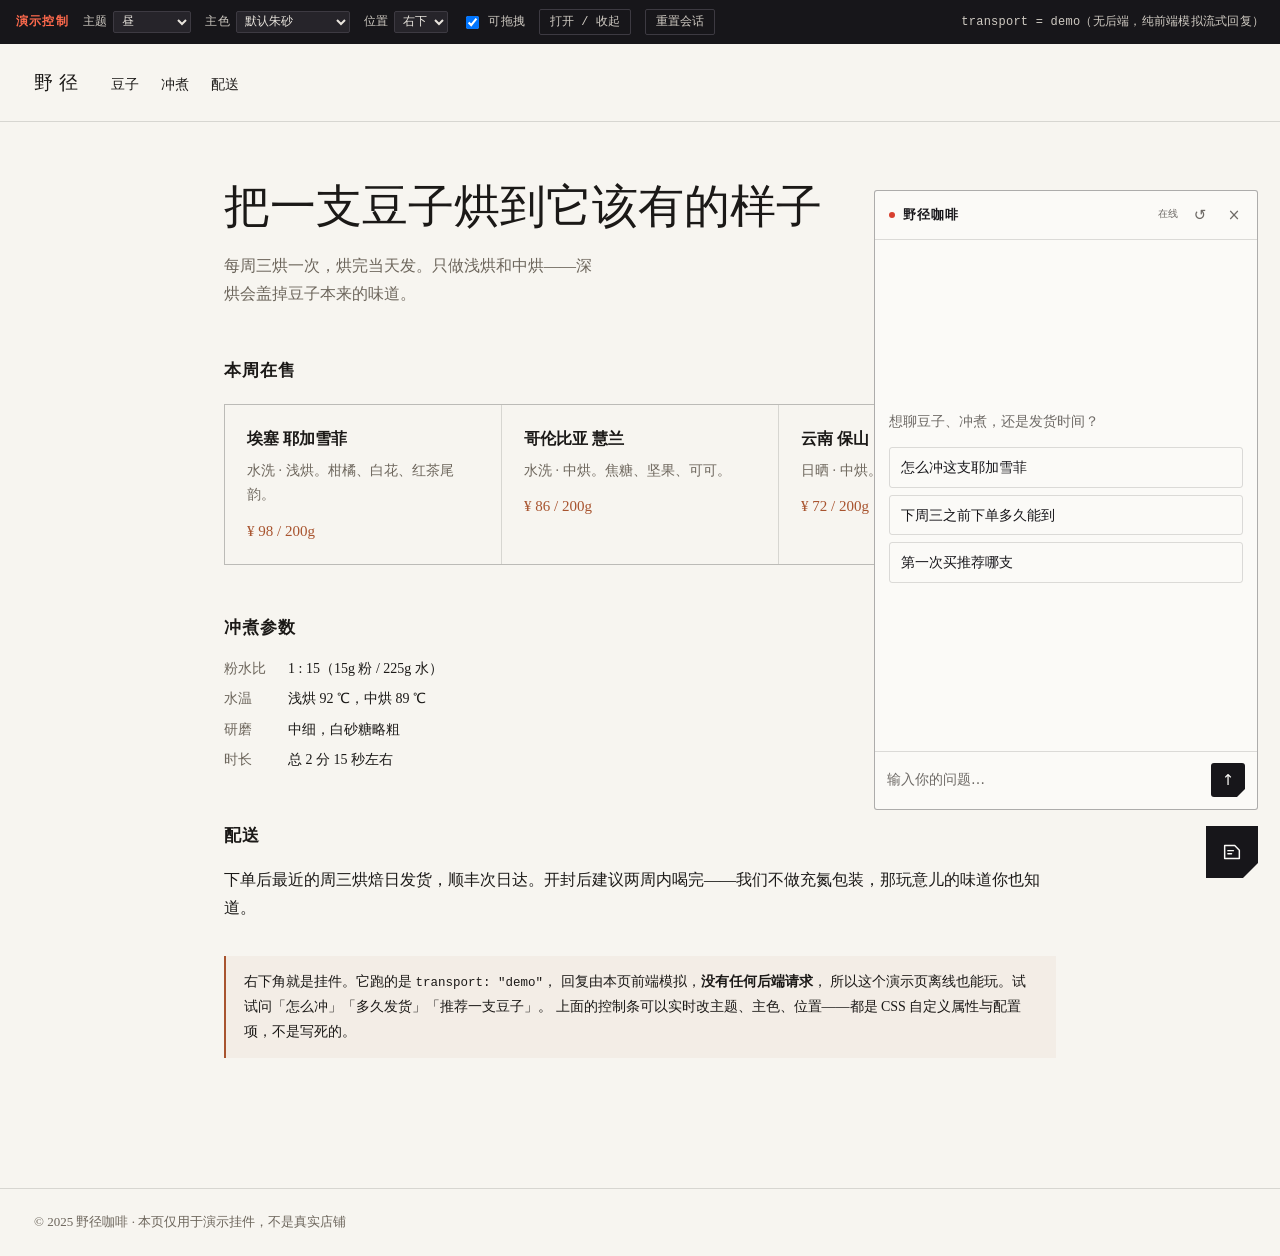
==== index.html @ b41df93e "初始提交：网站内嵌 AI 助手的 Agent Skill 两条路径： - A 接阿里云百炼 + AppFlow 官方悬浮挂件（完整 SDK API 参考、控制台四步、知识库 RAG） - B 零依赖自" ====
<!DOCTYPE html>
<html lang="zh-CN">
<head>
<meta charset="utf-8">
<meta name="viewport" content="width=device-width, initial-scale=1">
<title>web-ai-assistant · 在线演示</title>
<style>
  /* ── 演示控制条 ───────────────────────────────────────── */
  .bar {
    position: sticky; top: 0; z-index: 10;
    display: flex; flex-wrap: wrap; align-items: center; gap: 6px 14px;
    padding: 9px 16px;
    background: #17161a; color: #cfcac2;
    font: 12px/1.5 ui-monospace, SFMono-Regular, Menlo, Consolas, monospace;
    letter-spacing: 0.02em;
  }
  .bar b { color: #ff6a4d; font-weight: 600; letter-spacing: 0.1em; }
  .bar label { display: inline-flex; align-items: center; gap: 6px; cursor: pointer; }
  .bar select {
    font: inherit; background: #26242a; color: #e8e4dd;
    border: 1px solid #3d3a42; border-radius: 2px; padding: 2px 4px;
  }
  .bar button {
    font: inherit; cursor: pointer; padding: 3px 10px;
    background: none; color: #cfcac2;
    border: 1px solid #3d3a42; border-radius: 2px;
  }
  .bar button:hover { background: #ff6a4d; border-color: #ff6a4d; color: #17161a; }
  .bar .gap { margin-left: auto; }

  /* ── 被演示的"别人的网站" ─────────────────────────────── */
  :root { --ink: #1b1917; --paper: #f7f5f0; --accent: #a8542f; --rule: rgba(27,25,23,.14); }
  * { box-sizing: border-box; }
  body { margin: 0; background: var(--paper); color: var(--ink);
         font-family: "Songti SC", Georgia, "Times New Roman", serif; line-height: 1.75; }

  header.site {
    display: flex; align-items: baseline; gap: 26px;
    padding: 22px 34px; border-bottom: 1px solid var(--rule);
  }
  header.site .logo { font-size: 19px; letter-spacing: 0.34em; }
  header.site nav a { margin-right: 18px; color: inherit; text-decoration: none; font-size: 14px; }

  main { max-width: 900px; margin: 0 auto; padding: 56px 34px 130px; }
  h1 { font-size: clamp(30px, 5vw, 46px); line-height: 1.25; margin: 0 0 14px; font-weight: 500; }
  .lede { color: #6d665c; max-width: 46ch; }
  h2 { font-size: 17px; letter-spacing: 0.06em; margin: 48px 0 14px; font-weight: 600; }

  .cards { display: grid; grid-template-columns: repeat(auto-fit, minmax(210px, 1fr)); gap: 1px;
           background: var(--rule); border: 1px solid var(--rule); margin-top: 18px; }
  .cards article { background: var(--paper); padding: 20px 22px; }
  .cards h3 { margin: 0 0 6px; font-size: 16px; font-weight: 600; }
  .cards p { margin: 0; font-size: 14px; color: #6d665c; }
  .cards .price { margin-top: 10px; color: var(--accent); font-size: 15px; }

  dl { display: grid; grid-template-columns: max-content 1fr; gap: 6px 22px; font-size: 14px; }
  dt { color: #6d665c; }
  dd { margin: 0; }

  footer.site { border-top: 1px solid var(--rule); padding: 22px 34px; font-size: 13px; color: #6d665c; }

  .hint { margin-top: 34px; padding: 14px 18px; border-left: 2px solid var(--accent);
          background: rgba(168,84,47,.05); font-size: 14px; }
  .hint code { font-family: ui-monospace, Menlo, Consolas, monospace; font-size: 12.5px; }
</style>
</head>
<body>

<div class="bar">
  <b>演示控制</b>
  <label>主题
    <select id="theme">
      <option value="light">昼</option>
      <option value="dark">夜</option>
      <option value="auto">跟随系统</option>
    </select>
  </label>
  <label>主色
    <select id="accent">
      <option value="">默认朱砂</option>
      <option value="#a8542f">站点主色（赭）</option>
      <option value="#0f766e">青</option>
      <option value="#1f2937">墨</option>
    </select>
  </label>
  <label>位置
    <select id="position">
      <option value="right">右下</option>
      <option value="left">左下</option>
    </select>
  </label>
  <label><input type="checkbox" id="draggable" checked> 可拖拽</label>
  <button id="toggle">打开 / 收起</button>
  <button id="reset">重置会话</button>
  <span class="gap"></span>
  <span>transport = demo（无后端，纯前端模拟流式回复）</span>
</div>

<header class="site">
  <span class="logo">野径</span>
  <nav>
    <a href="#beans">豆子</a>
    <a href="#brew">冲煮</a>
    <a href="#ship">配送</a>
  </nav>
</header>

<main>
  <h1>把一支豆子烘到它该有的样子</h1>
  <p class="lede">每周三烘一次，烘完当天发。只做浅烘和中烘——深烘会盖掉豆子本来的味道。</p>

  <h2 id="beans">本周在售</h2>
  <div class="cards">
    <article>
      <h3>埃塞 耶加雪菲</h3>
      <p>水洗 · 浅烘。柑橘、白花、红茶尾韵。</p>
      <p class="price">¥ 98 / 200g</p>
    </article>
    <article>
      <h3>哥伦比亚 慧兰</h3>
      <p>水洗 · 中烘。焦糖、坚果、可可。</p>
      <p class="price">¥ 86 / 200g</p>
    </article>
    <article>
      <h3>云南 保山</h3>
      <p>日晒 · 中烘。红糖、李子、桂圆。</p>
      <p class="price">¥ 72 / 200g</p>
    </article>
  </div>

  <h2 id="brew">冲煮参数</h2>
  <dl>
    <dt>粉水比</dt><dd>1 : 15（15g 粉 / 225g 水）</dd>
    <dt>水温</dt><dd>浅烘 92 ℃，中烘 89 ℃</dd>
    <dt>研磨</dt><dd>中细，白砂糖略粗</dd>
    <dt>时长</dt><dd>总 2 分 15 秒左右</dd>
  </dl>

  <h2 id="ship">配送</h2>
  <p>下单后最近的周三烘焙日发货，顺丰次日达。开封后建议两周内喝完——我们不做充氮包装，那玩意儿的味道你也知道。</p>

  <div class="hint">
    右下角就是挂件。它跑的是 <code>transport: "demo"</code>，
    回复由本页前端模拟，<strong>没有任何后端请求</strong>，
    所以这个演示页离线也能玩。试试问「怎么冲」「多久发货」「推荐一支豆子」。
    上面的控制条可以实时改主题、主色、位置——都是 CSS 自定义属性与配置项，不是写死的。
  </div>
</main>

<footer class="site">© 2025 野径咖啡 · 本页仅用于演示挂件，不是真实店铺</footer>

<!-- 挂件本体。注意：路径直接指向仓库里的源码，演示与交付用的是同一份文件 -->
<script src="./assets/widget/ai-assistant.js"></script>
<script>
(function () {
  'use strict';

  /* ── 演示用的假后端 ──────────────────────────────────────
     故意写成和真实 transport 完全一样的签名，用来证明"换后端只换这一层"。
     接真实模型时把这个函数换成 transports.openai 即可，界面代码一行不用动。 */
  var ANSWERS = [
    {
      match: /(冲|萃取|水温|粉水|研磨|手冲)/,
      text: '我们的建议参数：\n\n' +
            '- **粉水比** 1 : 15，15g 粉配 225g 水\n' +
            '- **水温**：浅烘 92 ℃，中烘 89 ℃。水温低 3 ℃ 酸会更亮，高 3 ℃ 苦会出来\n' +
            '- **研磨**：中细，比白砂糖略粗一点\n' +
            '- **总时长** 2 分 15 秒左右；超过 2 分 40 秒说明磨细了\n\n' +
            '一个容易忽略的点：**先闷蒸 30 秒**，看到粉层不再冒泡再开始注水。'
    },
    {
      match: /(发货|多久|快递|物流|配送|到货)/,
      text: '我们**每周三烘一次，烘完当天发**，不存豆子。\n\n' +
            '所以下单时间会影响等几天：\n\n' +
            '1. 周三之前下单 —— 当周三发出，周四或周五到\n' +
            '2. 周三之后下单 —— 下周三发出\n\n' +
            '顺丰次日达。急着要的话在备注里写一声，能插单我们会插。'
    },
    {
      match: /(推荐|哪支|哪款|怎么选|新手|第一次)/,
      text: '看你平时怎么喝：\n\n' +
            '- 加奶、做拿铁 → **哥伦比亚 慧兰**（¥86），中烘，焦糖和坚果压得住奶\n' +
            '- 喝黑咖啡、喜欢酸 → **埃塞 耶加雪菲**（¥98），浅烘，柑橘和白花很干净\n' +
            '- 想支持国产又想有甜感 → **云南 保山**（¥72），日晒，红糖和桂圆\n\n' +
            '第一次买建议先来一支 200g 的试试，别一次囤太多——开封两周内喝完最好。'
    },
    {
      match: /(保存|存放|保鲜|受潮|变质)/,
      text: '三个要点：\n\n' +
            '1. **别放冰箱**。温差会让豆子反复吸潮，风味掉得比常温快\n' +
            '2. 原包装的排气阀别封死，让二氧化碳跑出来\n' +
            '3. 开封后 **两周内**喝完。我们的豆子不加充氮，风味期短是正常的\n\n' +
            '一次别磨太多粉，**喝之前再磨**，这一步对味道的影响比换设备大。'
    },
    {
      match: /(价格|多少钱|贵|便宜|优惠)/,
      text: '在售三支的价格：\n\n' +
            '- **埃塞 耶加雪菲** ¥98 / 200g\n' +
            '- **哥伦比亚 慧兰** ¥86 / 200g\n' +
            '- **云南 保山** ¥72 / 200g\n\n' +
            '买两支减 10 元，三支减 25 元。我们不搞满减套路，就是这个价。'
    }
  ];

  var FALLBACK = '这个问题我这边没有现成答案。\n\n' +
    '不过我可以先说说**这支挂件本身**：它是 `web-ai-assistant` 的单文件实现，' +
    '样式跑在 Shadow DOM 里，所以压在这个页面上也不会和站点互相污染——' +
    '你把上面控制条的主题切到「夜」看看。\n\n' +
    '接真实模型只要在后端加一个代理，把 `transport` 从 `demo` 换成 `openai` 就行，' +
    '界面代码一行都不用动。';

  WebAIAssistant.defineTransport('demo', async function (ctx) {
    var q = (ctx.messages[ctx.messages.length - 1] || {}).content || '';
    var hit = ANSWERS.find(function (a) { return a.match.test(q); });
    var full = hit ? hit.text : FALLBACK;

    // 真后端是 SSE 流式；这里逐字吐，行为和真实情况一致
    var acc = '';
    for (var i = 0; i < full.length; i += 2) {
      if (ctx.signal && ctx.signal.aborted) throw new DOMException('aborted', 'AbortError');
      acc += full.slice(i, i + 2);
      ctx.onDelta(full.slice(i, i + 2), acc);
      await new Promise(function (r) { setTimeout(r, 9); });
    }
    return acc;
  });

  /* ── 挂载 + 控制条 ─────────────────────────────────────── */
  var BASE = {
    transport: 'demo',
    name: '野径咖啡',
    greeting: '想聊豆子、冲煮，还是发货时间？',
    suggestions: ['怎么冲这支耶加雪菲', '下周三之前下单多久能到', '第一次买推荐哪支'],
    model: 'demo'
  };

  var ui = {
    theme: document.getElementById('theme'),
    accent: document.getElementById('accent'),
    position: document.getElementById('position'),
    draggable: document.getElementById('draggable')
  };

  var widget = null;
  function rebuild(open) {
    if (widget) widget.destroy();
    widget = WebAIAssistant.mount(Object.assign({}, BASE, {
      theme: ui.theme.value,
      accent: ui.accent.value,
      position: ui.position.value,
      draggable: ui.draggable.checked
    }));
    if (open) widget.open();
  }

  rebuild(true);

  ['theme', 'accent', 'position', 'draggable'].forEach(function (k) {
    ui[k].addEventListener('change', function () { rebuild(true); });
  });
  document.getElementById('toggle').addEventListener('click', function () {
    widget.openState ? widget.close() : widget.open();
  });
  document.getElementById('reset').addEventListener('click', function () {
    widget.reset();
    widget.open();
  });
})();
</script>
</body>
</html>
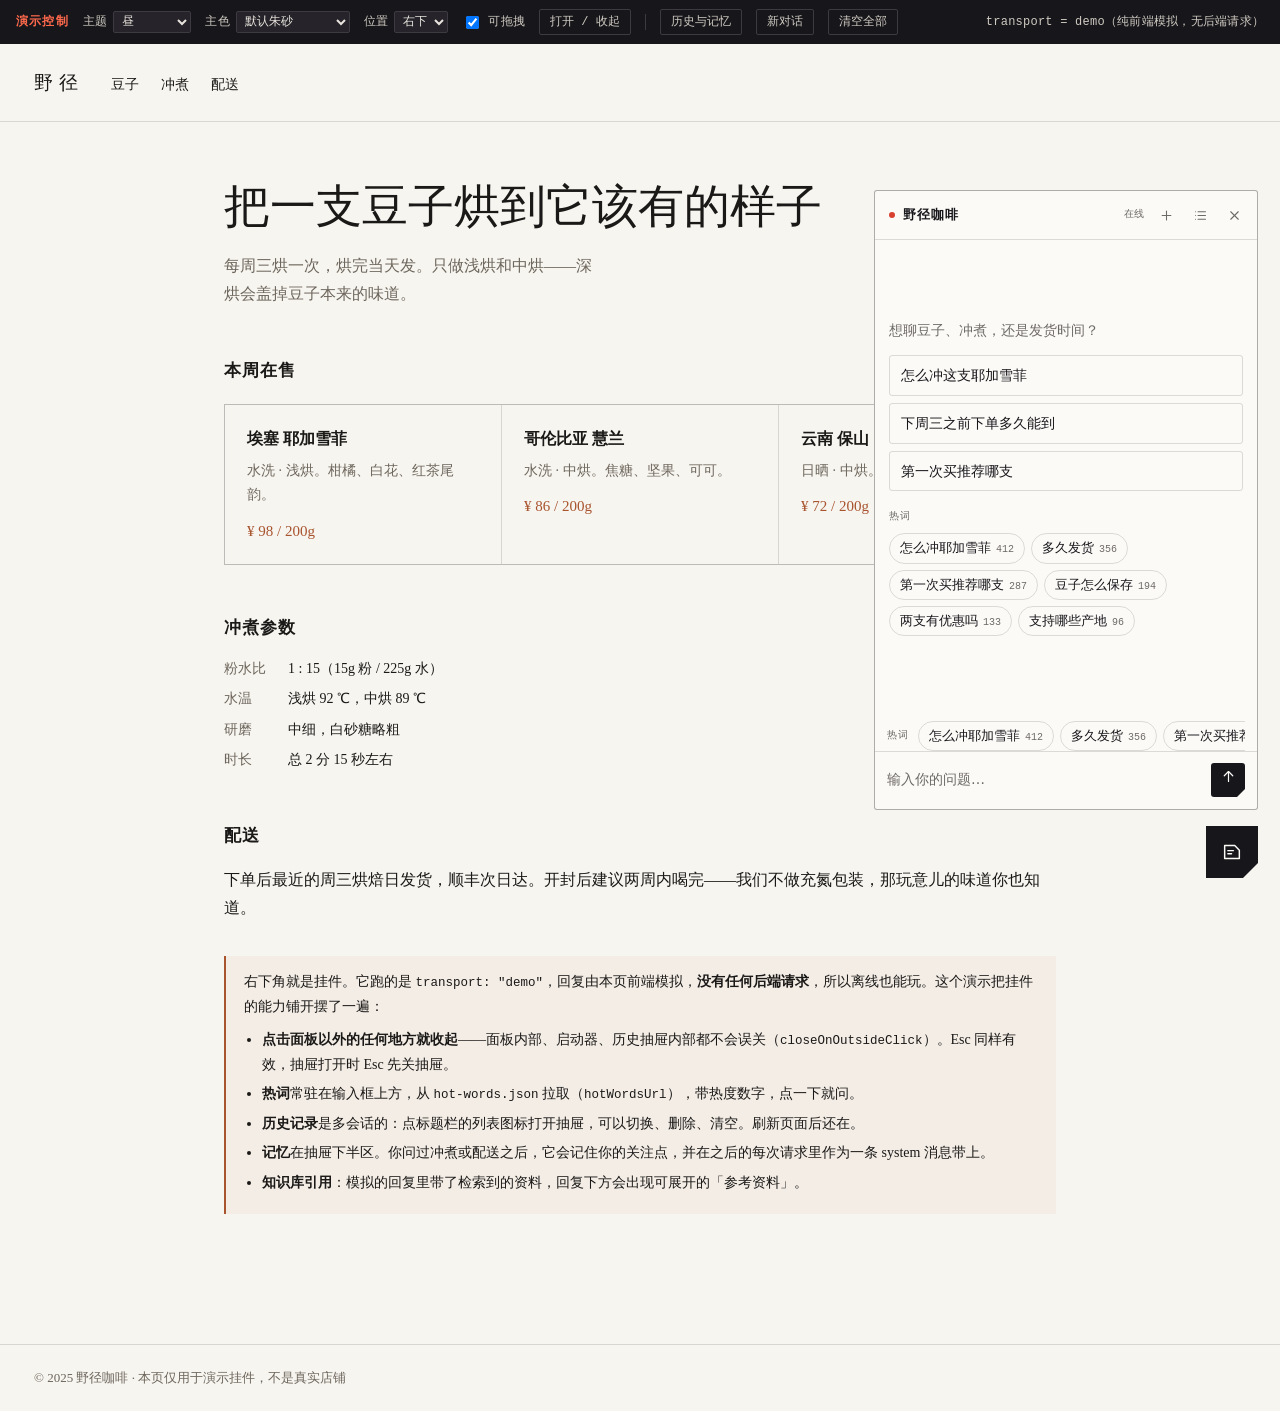
==== commit 62748865: "挂件 v2：点外部收起、多会话历史、记忆、热词、知识库引用 自建挂件新增五项能力，都是配置项而不是要用户自己写的代码：  1. 点面板以外任何地方收起（closeOnOutsideClick）。   " ====
--- a/index.html
+++ b/index.html
@@ -26,6 +26,7 @@
     border: 1px solid #3d3a42; border-radius: 2px;
   }
   .bar button:hover { background: #ff6a4d; border-color: #ff6a4d; color: #17161a; }
+  .bar .sep { width: 1px; height: 16px; background: #3d3a42; }
   .bar .gap { margin-left: auto; }
 
   /* ── 被演示的"别人的网站" ─────────────────────────────── */
@@ -62,6 +63,8 @@
   .hint { margin-top: 34px; padding: 14px 18px; border-left: 2px solid var(--accent);
           background: rgba(168,84,47,.05); font-size: 14px; }
   .hint code { font-family: ui-monospace, Menlo, Consolas, monospace; font-size: 12.5px; }
+  .hint ul { margin: 8px 0 0; padding-left: 18px; }
+  .hint li { margin-bottom: 5px; }
 </style>
 </head>
 <body>
@@ -91,9 +94,12 @@
   </label>
   <label><input type="checkbox" id="draggable" checked> 可拖拽</label>
   <button id="toggle">打开 / 收起</button>
-  <button id="reset">重置会话</button>
+  <span class="sep"></span>
+  <button id="btnHistory">历史与记忆</button>
+  <button id="btnNew">新对话</button>
+  <button id="reset">清空全部</button>
   <span class="gap"></span>
-  <span>transport = demo（无后端，纯前端模拟流式回复）</span>
+  <span>transport = demo（纯前端模拟，无后端请求）</span>
 </div>
 
 <header class="site">
@@ -140,16 +146,20 @@
   <p>下单后最近的周三烘焙日发货，顺丰次日达。开封后建议两周内喝完——我们不做充氮包装，那玩意儿的味道你也知道。</p>
 
   <div class="hint">
-    右下角就是挂件。它跑的是 <code>transport: "demo"</code>，
-    回复由本页前端模拟，<strong>没有任何后端请求</strong>，
-    所以这个演示页离线也能玩。试试问「怎么冲」「多久发货」「推荐一支豆子」。
-    上面的控制条可以实时改主题、主色、位置——都是 CSS 自定义属性与配置项，不是写死的。
+    右下角就是挂件。它跑的是 <code>transport: "demo"</code>，回复由本页前端模拟，<strong>没有任何后端请求</strong>，所以离线也能玩。这个演示把挂件的能力铺开摆了一遍：
+    <ul>
+      <li><strong>点击面板以外的任何地方就收起</strong>——面板内部、启动器、历史抽屉内部都不会误关（<code>closeOnOutsideClick</code>）。Esc 同样有效，抽屉打开时 Esc 先关抽屉。</li>
+      <li><strong>热词</strong>常驻在输入框上方，从 <code>hot-words.json</code> 拉取（<code>hotWordsUrl</code>），带热度数字，点一下就问。</li>
+      <li><strong>历史记录</strong>是多会话的：点标题栏的列表图标打开抽屉，可以切换、删除、清空。刷新页面后还在。</li>
+      <li><strong>记忆</strong>在抽屉下半区。你问过冲煮或配送之后，它会记住你的关注点，并在之后的每次请求里作为一条 system 消息带上。</li>
+      <li><strong>知识库引用</strong>：模拟的回复里带了检索到的资料，回复下方会出现可展开的「参考资料」。</li>
+    </ul>
   </div>
 </main>
 
 <footer class="site">© 2025 野径咖啡 · 本页仅用于演示挂件，不是真实店铺</footer>
 
-<!-- 挂件本体。注意：路径直接指向仓库里的源码，演示与交付用的是同一份文件 -->
+<!-- 挂件本体。路径直接指向仓库里的源码，演示与交付用的是同一份文件 -->
 <script src="./assets/widget/ai-assistant.js"></script>
 <script>
 (function () {
@@ -161,6 +171,10 @@
   var ANSWERS = [
     {
       match: /(冲|萃取|水温|粉水|研磨|手冲)/,
+      refs: [
+        { title: '冲煮指南 · 手冲参数表', url: 'https://example.com/brew', snippet: '浅烘建议 92 ℃、粉水比 1:15、总时长 2 分 15 秒左右。' },
+        { title: '烘焙曲线说明', snippet: '浅烘豆排气快，闷蒸时间可缩短到 20 秒。' }
+      ],
       text: '我们的建议参数：\n\n' +
             '- **粉水比** 1 : 15，15g 粉配 225g 水\n' +
             '- **水温**：浅烘 92 ℃，中烘 89 ℃。水温低 3 ℃ 酸会更亮，高 3 ℃ 苦会出来\n' +
@@ -170,6 +184,9 @@
     },
     {
       match: /(发货|多久|快递|物流|配送|到货)/,
+      refs: [
+        { title: '配送与售后条款', url: 'https://example.com/ship', snippet: '每周三烘焙日发货，顺丰次日达；破损可补发。' }
+      ],
       text: '我们**每周三烘一次，烘完当天发**，不存豆子。\n\n' +
             '所以下单时间会影响等几天：\n\n' +
             '1. 周三之前下单 —— 当周三发出，周四或周五到\n' +
@@ -178,6 +195,9 @@
     },
     {
       match: /(推荐|哪支|哪款|怎么选|新手|第一次)/,
+      refs: [
+        { title: '风味对照表', snippet: '耶加雪菲偏柑橘白花，慧兰偏焦糖坚果，保山偏红糖桂圆。' }
+      ],
       text: '看你平时怎么喝：\n\n' +
             '- 加奶、做拿铁 → **哥伦比亚 慧兰**（¥86），中烘，焦糖和坚果压得住奶\n' +
             '- 喝黑咖啡、喜欢酸 → **埃塞 耶加雪菲**（¥98），浅烘，柑橘和白花很干净\n' +
@@ -186,6 +206,9 @@
     },
     {
       match: /(保存|存放|保鲜|受潮|变质)/,
+      refs: [
+        { title: '保存建议', snippet: '常温避光、别放冰箱；开封后两周内喝完。' }
+      ],
       text: '三个要点：\n\n' +
             '1. **别放冰箱**。温差会让豆子反复吸潮，风味掉得比常温快\n' +
             '2. 原包装的排气阀别封死，让二氧化碳跑出来\n' +
@@ -194,6 +217,9 @@
     },
     {
       match: /(价格|多少钱|贵|便宜|优惠)/,
+      refs: [
+        { title: '价目与优惠', url: 'https://example.com/price', snippet: '两支减 10 元，三支减 25 元。' }
+      ],
       text: '在售三支的价格：\n\n' +
             '- **埃塞 耶加雪菲** ¥98 / 200g\n' +
             '- **哥伦比亚 慧兰** ¥86 / 200g\n' +
@@ -202,19 +228,25 @@
     }
   ];
 
-  var FALLBACK = '这个问题我这边没有现成答案。\n\n' +
-    '不过我可以先说说**这支挂件本身**：它是 `web-ai-assistant` 的单文件实现，' +
-    '样式跑在 Shadow DOM 里，所以压在这个页面上也不会和站点互相污染——' +
-    '你把上面控制条的主题切到「夜」看看。\n\n' +
-    '接真实模型只要在后端加一个代理，把 `transport` 从 `demo` 换成 `openai` 就行，' +
-    '界面代码一行都不用动。';
+  var FALLBACK = {
+    refs: [{ title: '关于这支挂件', snippet: 'web-ai-assistant 的单文件实现，样式跑在 Shadow DOM 里。' }],
+    text: '这个问题我这边没有现成答案。\n\n' +
+      '不过我可以先说说**这支挂件本身**：它是 `web-ai-assistant` 的单文件实现，' +
+      '样式跑在 Shadow DOM 里，所以压在这个页面上也不会和站点互相污染——' +
+      '你把上面控制条的主题切到「夜」看看。\n\n' +
+      '接真实模型只要在后端加一个代理，把 `transport` 从 `demo` 换成 `openai` 就行，' +
+      '界面代码一行都不用动。'
+  };
 
   WebAIAssistant.defineTransport('demo', async function (ctx) {
     var q = (ctx.messages[ctx.messages.length - 1] || {}).content || '';
-    var hit = ANSWERS.find(function (a) { return a.match.test(q); });
-    var full = hit ? hit.text : FALLBACK;
+    var hit = ANSWERS.filter(function (a) { return a.match.test(q); })[0] || FALLBACK;
+
+    // 知识库命中：界面上会渲染成可展开的「参考资料」
+    ctx.onReferences(hit.refs);
 
     // 真后端是 SSE 流式；这里逐字吐，行为和真实情况一致
+    var full = hit.text;
     var acc = '';
     for (var i = 0; i < full.length; i += 2) {
       if (ctx.signal && ctx.signal.aborted) throw new DOMException('aborted', 'AbortError');
@@ -222,7 +254,7 @@
       ctx.onDelta(full.slice(i, i + 2), acc);
       await new Promise(function (r) { setTimeout(r, 9); });
     }
-    return acc;
+    return { text: acc, references: hit.refs };
   });
 
   /* ── 挂载 + 控制条 ─────────────────────────────────────── */
@@ -231,6 +263,11 @@
     name: '野径咖啡',
     greeting: '想聊豆子、冲煮，还是发货时间？',
     suggestions: ['怎么冲这支耶加雪菲', '下周三之前下单多久能到', '第一次买推荐哪支'],
+    hotWordsUrl: './hot-words.json',   // 从后端拉热词；拉不到就只用静态的兜底
+    hotWords: ['能开发票吗'],
+    knowledge: { id: 'kb_yejing', name: '野径咖啡知识库', topK: 4, mode: 'always' },
+    storage: 'local',                  // 会话与记忆跨刷新保留
+    storageKey: 'waa-demo',
     model: 'demo'
   };
 
@@ -248,7 +285,15 @@
       theme: ui.theme.value,
       accent: ui.accent.value,
       position: ui.position.value,
-      draggable: ui.draggable.checked
+      draggable: ui.draggable.checked,
+      // 把访客的关注点记下来，作为「记忆」在后续每次请求里带上
+      onAfterSend: function (p) {
+        var q = (p.messages.filter(function (m) { return m.role === 'user'; }).slice(-1)[0] || {}).content || '';
+        if (/冲|萃|水温|研磨/.test(q)) widget.remember({ 关注点: '冲煮参数' });
+        else if (/发货|物流|配送|多久/.test(q)) widget.remember({ 关注点: '配送时效' });
+        else if (/价格|优惠|多少钱/.test(q)) widget.remember({ 关注点: '价格与优惠' });
+        else if (/推荐|哪支/.test(q)) widget.remember({ 关注点: '选购建议' });
+      }
     }));
     if (open) widget.open();
   }
@@ -261,8 +306,16 @@
   document.getElementById('toggle').addEventListener('click', function () {
     widget.openState ? widget.close() : widget.open();
   });
+  document.getElementById('btnHistory').addEventListener('click', function () {
+    if (!widget.openState) widget.open();
+    widget._openDrawer();
+  });
+  document.getElementById('btnNew').addEventListener('click', function () {
+    widget.newThread();
+    widget.open();
+  });
   document.getElementById('reset').addEventListener('click', function () {
-    widget.reset();
+    widget.clearAll();
     widget.open();
   });
 })();
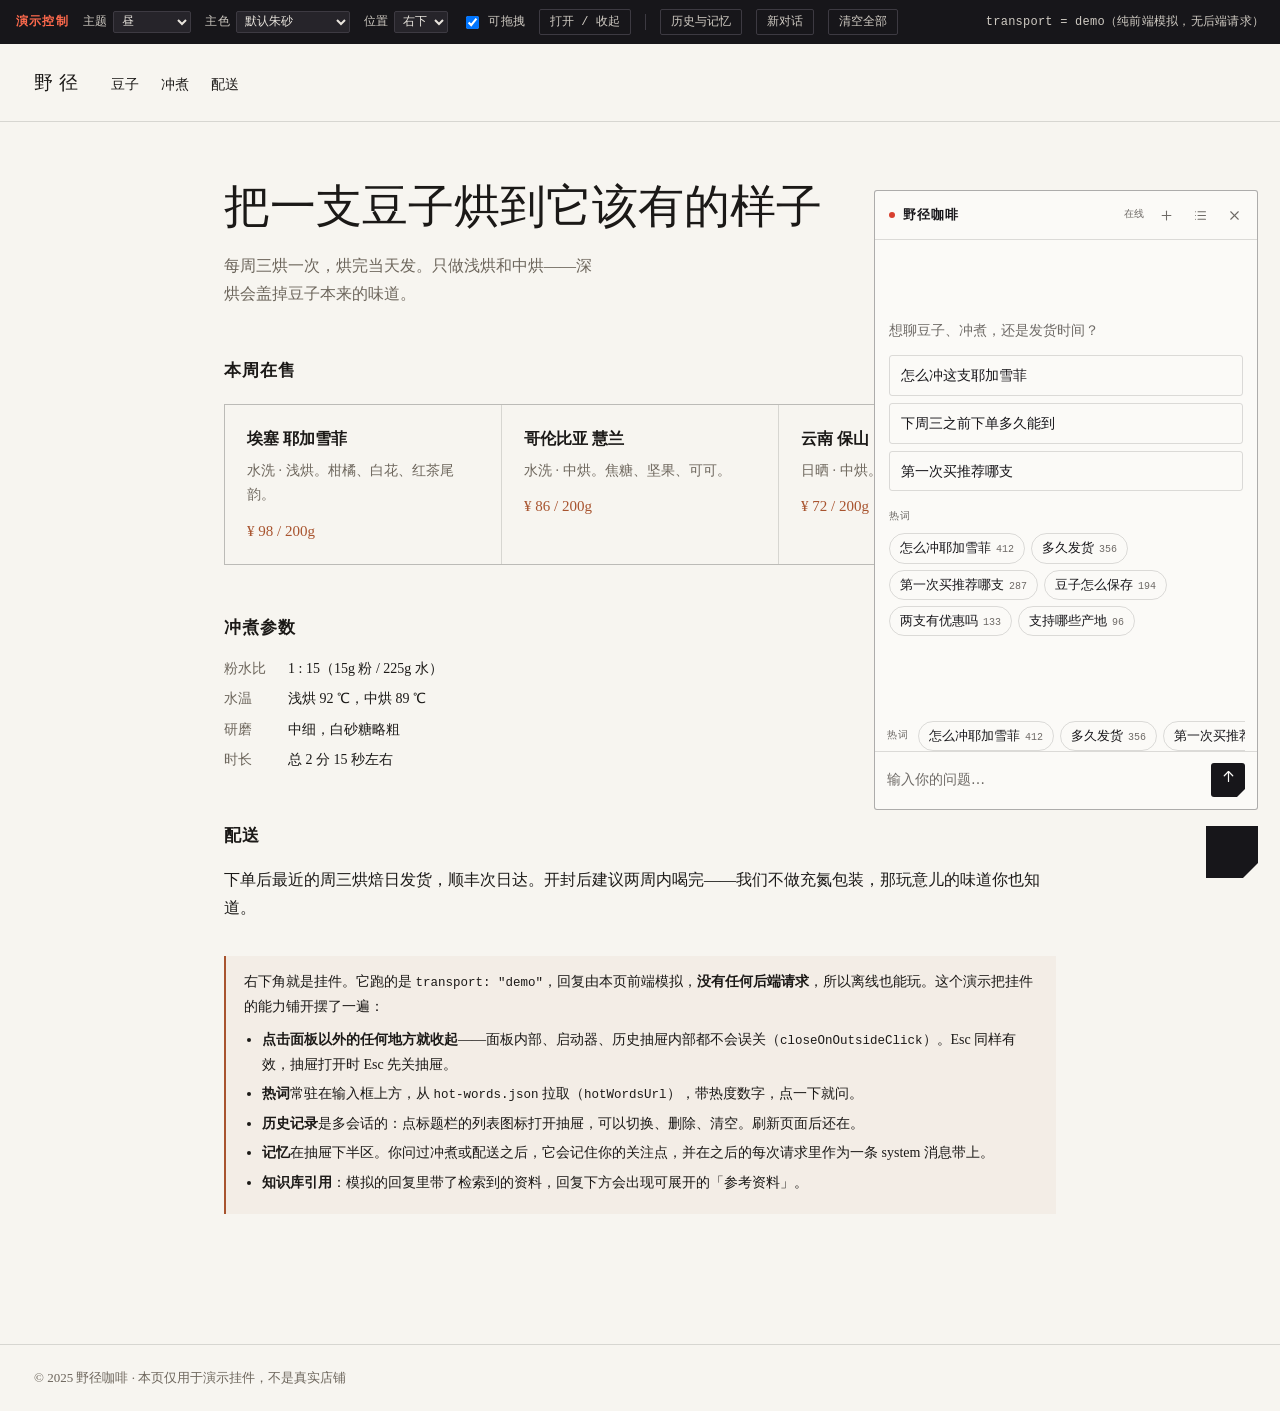
==== commit ba8df7ea: "演示页：记忆规则补上「保存方式」一类" ====
--- a/index.html
+++ b/index.html
@@ -292,7 +292,8 @@
         if (/冲|萃|水温|研磨/.test(q)) widget.remember({ 关注点: '冲煮参数' });
         else if (/发货|物流|配送|多久/.test(q)) widget.remember({ 关注点: '配送时效' });
         else if (/价格|优惠|多少钱/.test(q)) widget.remember({ 关注点: '价格与优惠' });
-        else if (/推荐|哪支/.test(q)) widget.remember({ 关注点: '选购建议' });
+        else if (/推荐|哪支|怎么选/.test(q)) widget.remember({ 关注点: '选购建议' });
+        else if (/保存|存放|保鲜|受潮/.test(q)) widget.remember({ 关注点: '保存方式' });
       }
     }));
     if (open) widget.open();
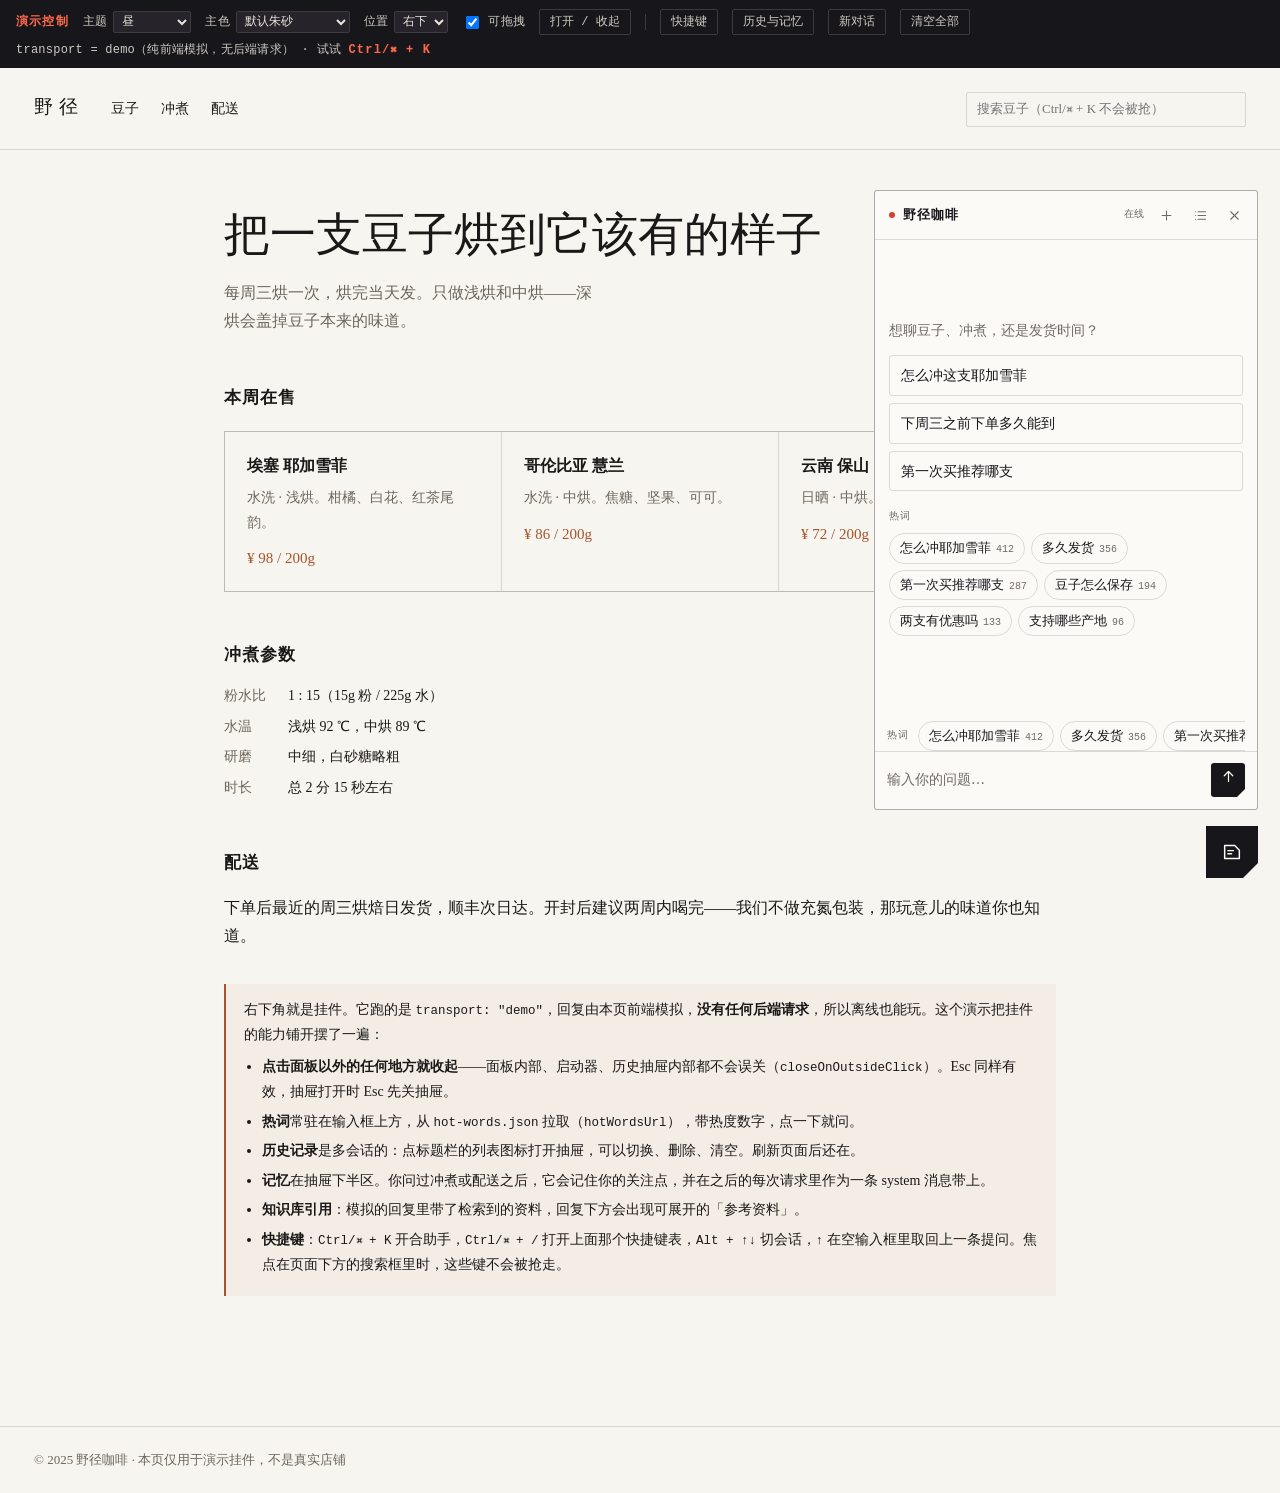
==== commit ac09f551: "快捷键、大模型 API 预设、中英双语与 SVG 演示 挂件： 1. 常用快捷键 —— mod+K 开合、mod+/ 快捷键表、Alt+↑↓ 切会话、    ↑ 取回上一条提问、Enter 发送 / " ====
--- a/index.html
+++ b/index.html
@@ -41,6 +41,11 @@
   }
   header.site .logo { font-size: 19px; letter-spacing: 0.34em; }
   header.site nav a { margin-right: 18px; color: inherit; text-decoration: none; font-size: 14px; }
+  header.site input[type="search"] {
+    margin-left: auto; padding: 5px 10px; width: min(280px, 42vw);
+    font: inherit; font-size: 13px; color: inherit;
+    background: transparent; border: 1px solid var(--rule); border-radius: 2px;
+  }
 
   main { max-width: 900px; margin: 0 auto; padding: 56px 34px 130px; }
   h1 { font-size: clamp(30px, 5vw, 46px); line-height: 1.25; margin: 0 0 14px; font-weight: 500; }
@@ -95,11 +100,12 @@
   <label><input type="checkbox" id="draggable" checked> 可拖拽</label>
   <button id="toggle">打开 / 收起</button>
   <span class="sep"></span>
+  <button id="btnKeys">快捷键</button>
   <button id="btnHistory">历史与记忆</button>
   <button id="btnNew">新对话</button>
   <button id="reset">清空全部</button>
   <span class="gap"></span>
-  <span>transport = demo（纯前端模拟，无后端请求）</span>
+  <span>transport = demo（纯前端模拟，无后端请求） · 试试 <b>Ctrl/⌘ + K</b></span>
 </div>
 
 <header class="site">
@@ -109,6 +115,7 @@
     <a href="#brew">冲煮</a>
     <a href="#ship">配送</a>
   </nav>
+  <input id="siteSearch" type="search" placeholder="搜索豆子（Ctrl/⌘ + K 不会被抢）" aria-label="站内搜索">
 </header>
 
 <main>
@@ -153,6 +160,7 @@
       <li><strong>历史记录</strong>是多会话的：点标题栏的列表图标打开抽屉，可以切换、删除、清空。刷新页面后还在。</li>
       <li><strong>记忆</strong>在抽屉下半区。你问过冲煮或配送之后，它会记住你的关注点，并在之后的每次请求里作为一条 system 消息带上。</li>
       <li><strong>知识库引用</strong>：模拟的回复里带了检索到的资料，回复下方会出现可展开的「参考资料」。</li>
+      <li><strong>快捷键</strong>：<code>Ctrl/⌘ + K</code> 开合助手，<code>Ctrl/⌘ + /</code> 打开上面那个快捷键表，<code>Alt + ↑↓</code> 切会话，<code>↑</code> 在空输入框里取回上一条提问。焦点在页面下方的搜索框里时，这些键不会被抢走。</li>
     </ul>
   </div>
 </main>
@@ -307,9 +315,13 @@
   document.getElementById('toggle').addEventListener('click', function () {
     widget.openState ? widget.close() : widget.open();
   });
+  document.getElementById('btnKeys').addEventListener('click', function () {
+    if (!widget.openState) widget.open();
+    widget._openDrawer('shortcuts');
+  });
   document.getElementById('btnHistory').addEventListener('click', function () {
     if (!widget.openState) widget.open();
-    widget._openDrawer();
+    widget._openDrawer('main');
   });
   document.getElementById('btnNew').addEventListener('click', function () {
     widget.newThread();
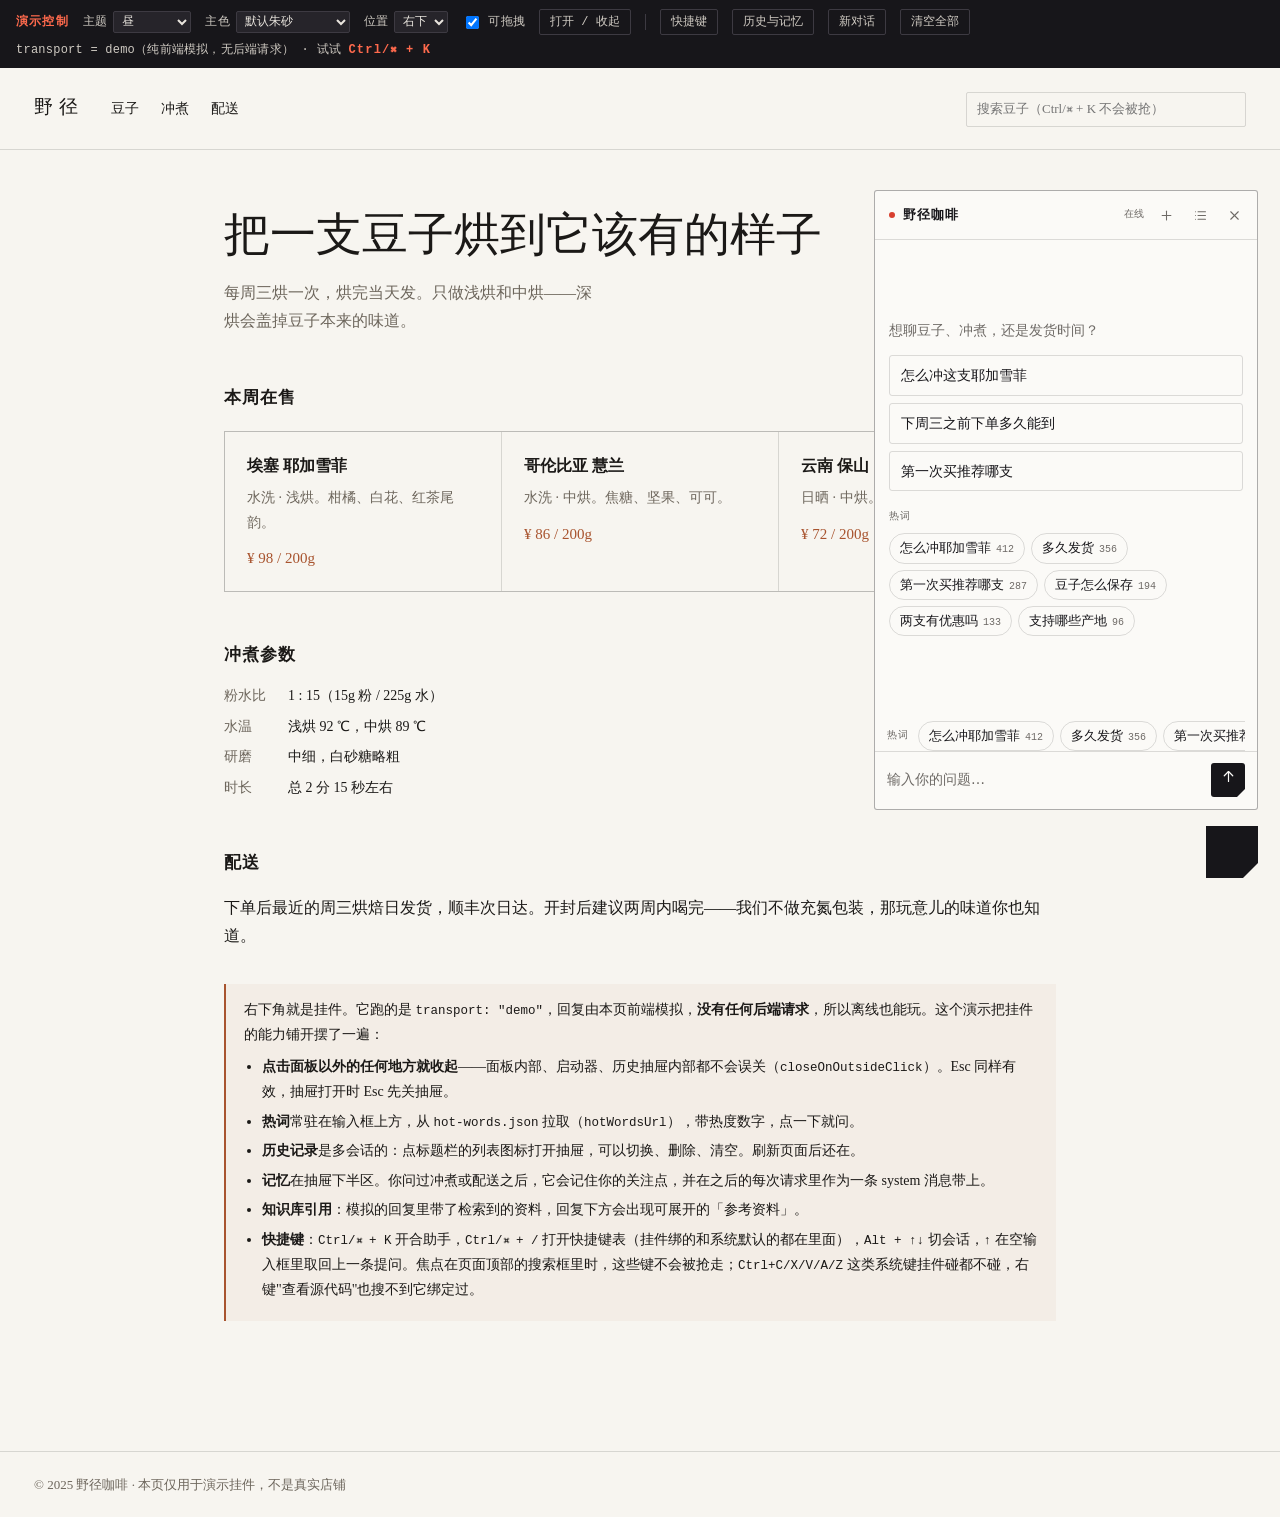
==== commit 65ae6866: "演示页：快捷键说明写清挂件键与系统键的边界" ====
--- a/index.html
+++ b/index.html
@@ -160,7 +160,7 @@
       <li><strong>历史记录</strong>是多会话的：点标题栏的列表图标打开抽屉，可以切换、删除、清空。刷新页面后还在。</li>
       <li><strong>记忆</strong>在抽屉下半区。你问过冲煮或配送之后，它会记住你的关注点，并在之后的每次请求里作为一条 system 消息带上。</li>
       <li><strong>知识库引用</strong>：模拟的回复里带了检索到的资料，回复下方会出现可展开的「参考资料」。</li>
-      <li><strong>快捷键</strong>：<code>Ctrl/⌘ + K</code> 开合助手，<code>Ctrl/⌘ + /</code> 打开上面那个快捷键表，<code>Alt + ↑↓</code> 切会话，<code>↑</code> 在空输入框里取回上一条提问。焦点在页面下方的搜索框里时，这些键不会被抢走。</li>
+      <li><strong>快捷键</strong>：<code>Ctrl/⌘ + K</code> 开合助手，<code>Ctrl/⌘ + /</code> 打开快捷键表（挂件绑的和系统默认的都在里面），<code>Alt + ↑↓</code> 切会话，<code>↑</code> 在空输入框里取回上一条提问。焦点在页面顶部的搜索框里时，这些键不会被抢走；<code>Ctrl+C/X/V/A/Z</code> 这类系统键挂件碰都不碰，右键"查看源代码"也搜不到它绑定过。</li>
     </ul>
   </div>
 </main>
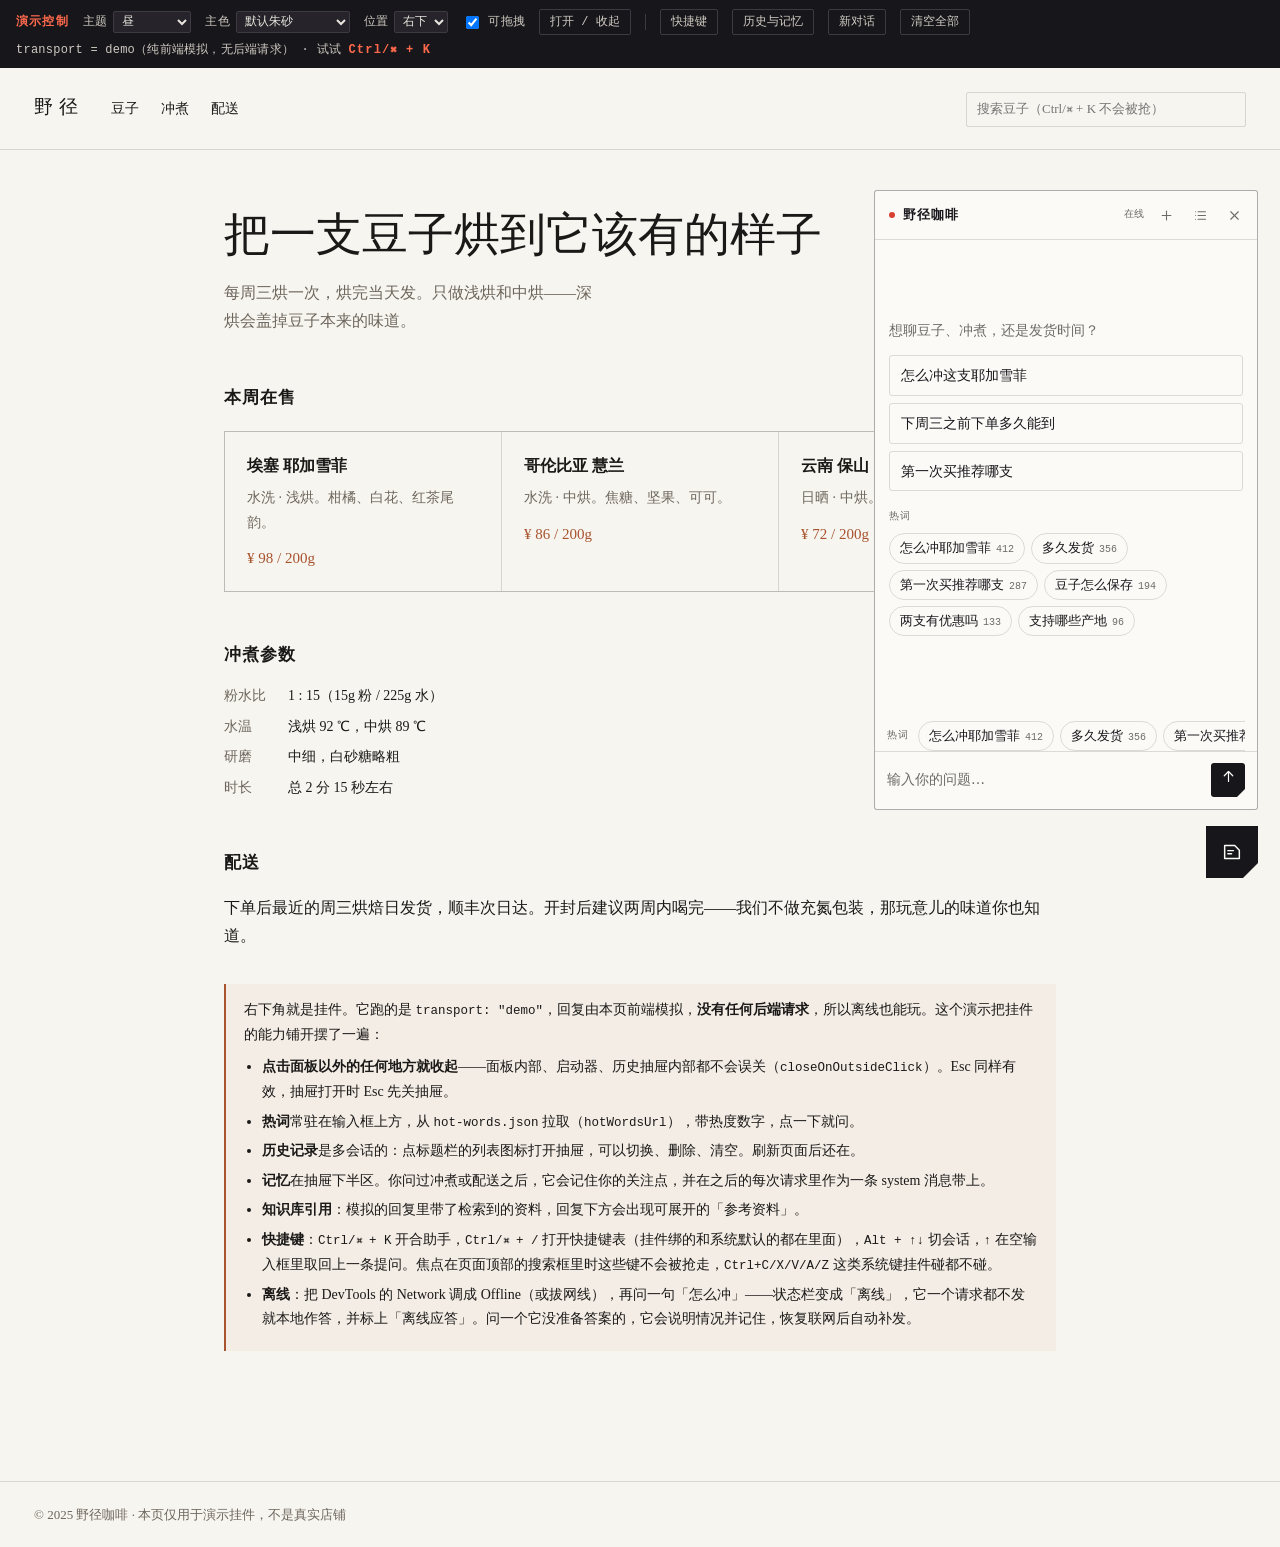
==== commit 3bb05362: "挂件 2.1.0：离线兜底，并修掉两处漏译 ## 离线  访客在电梯里、地铁里、弱网酒店里都会断网，原来的行为是报一句网络错误。现在三层：  1. 状态栏显示「离线」，不转圈。 2. offline." ====
--- a/index.html
+++ b/index.html
@@ -160,7 +160,8 @@
       <li><strong>历史记录</strong>是多会话的：点标题栏的列表图标打开抽屉，可以切换、删除、清空。刷新页面后还在。</li>
       <li><strong>记忆</strong>在抽屉下半区。你问过冲煮或配送之后，它会记住你的关注点，并在之后的每次请求里作为一条 system 消息带上。</li>
       <li><strong>知识库引用</strong>：模拟的回复里带了检索到的资料，回复下方会出现可展开的「参考资料」。</li>
-      <li><strong>快捷键</strong>：<code>Ctrl/⌘ + K</code> 开合助手，<code>Ctrl/⌘ + /</code> 打开快捷键表（挂件绑的和系统默认的都在里面），<code>Alt + ↑↓</code> 切会话，<code>↑</code> 在空输入框里取回上一条提问。焦点在页面顶部的搜索框里时，这些键不会被抢走；<code>Ctrl+C/X/V/A/Z</code> 这类系统键挂件碰都不碰，右键"查看源代码"也搜不到它绑定过。</li>
+      <li><strong>快捷键</strong>：<code>Ctrl/⌘ + K</code> 开合助手，<code>Ctrl/⌘ + /</code> 打开快捷键表（挂件绑的和系统默认的都在里面），<code>Alt + ↑↓</code> 切会话，<code>↑</code> 在空输入框里取回上一条提问。焦点在页面顶部的搜索框里时这些键不会被抢走，<code>Ctrl+C/X/V/A/Z</code> 这类系统键挂件碰都不碰。</li>
+      <li><strong>离线</strong>：把 DevTools 的 Network 调成 Offline（或拔网线），再问一句「怎么冲」——状态栏变成「离线」，它一个请求都不发就本地作答，并标上「离线应答」。问一个它没准备答案的，它会说明情况并记住，恢复联网后自动补发。</li>
     </ul>
   </div>
 </main>
@@ -274,6 +275,12 @@
     hotWordsUrl: './hot-words.json',   // 从后端拉热词；拉不到就只用静态的兜底
     hotWords: ['能开发票吗'],
     knowledge: { id: 'kb_yejing', name: '野径咖啡知识库', topK: 4, mode: 'always' },
+    // 离线兜底：断网时命中就直接答（不发请求），答不了的记下来、联网后自动补发。
+    // 这里直接复用上面那份 ANSWERS，省得维护两套答案。
+    offline: {
+      answers: ANSWERS.map(function (a) { return { match: a.match, reply: a.text }; }),
+      resend: true
+    },
     storage: 'local',                  // 会话与记忆跨刷新保留
     storageKey: 'waa-demo',
     model: 'demo'
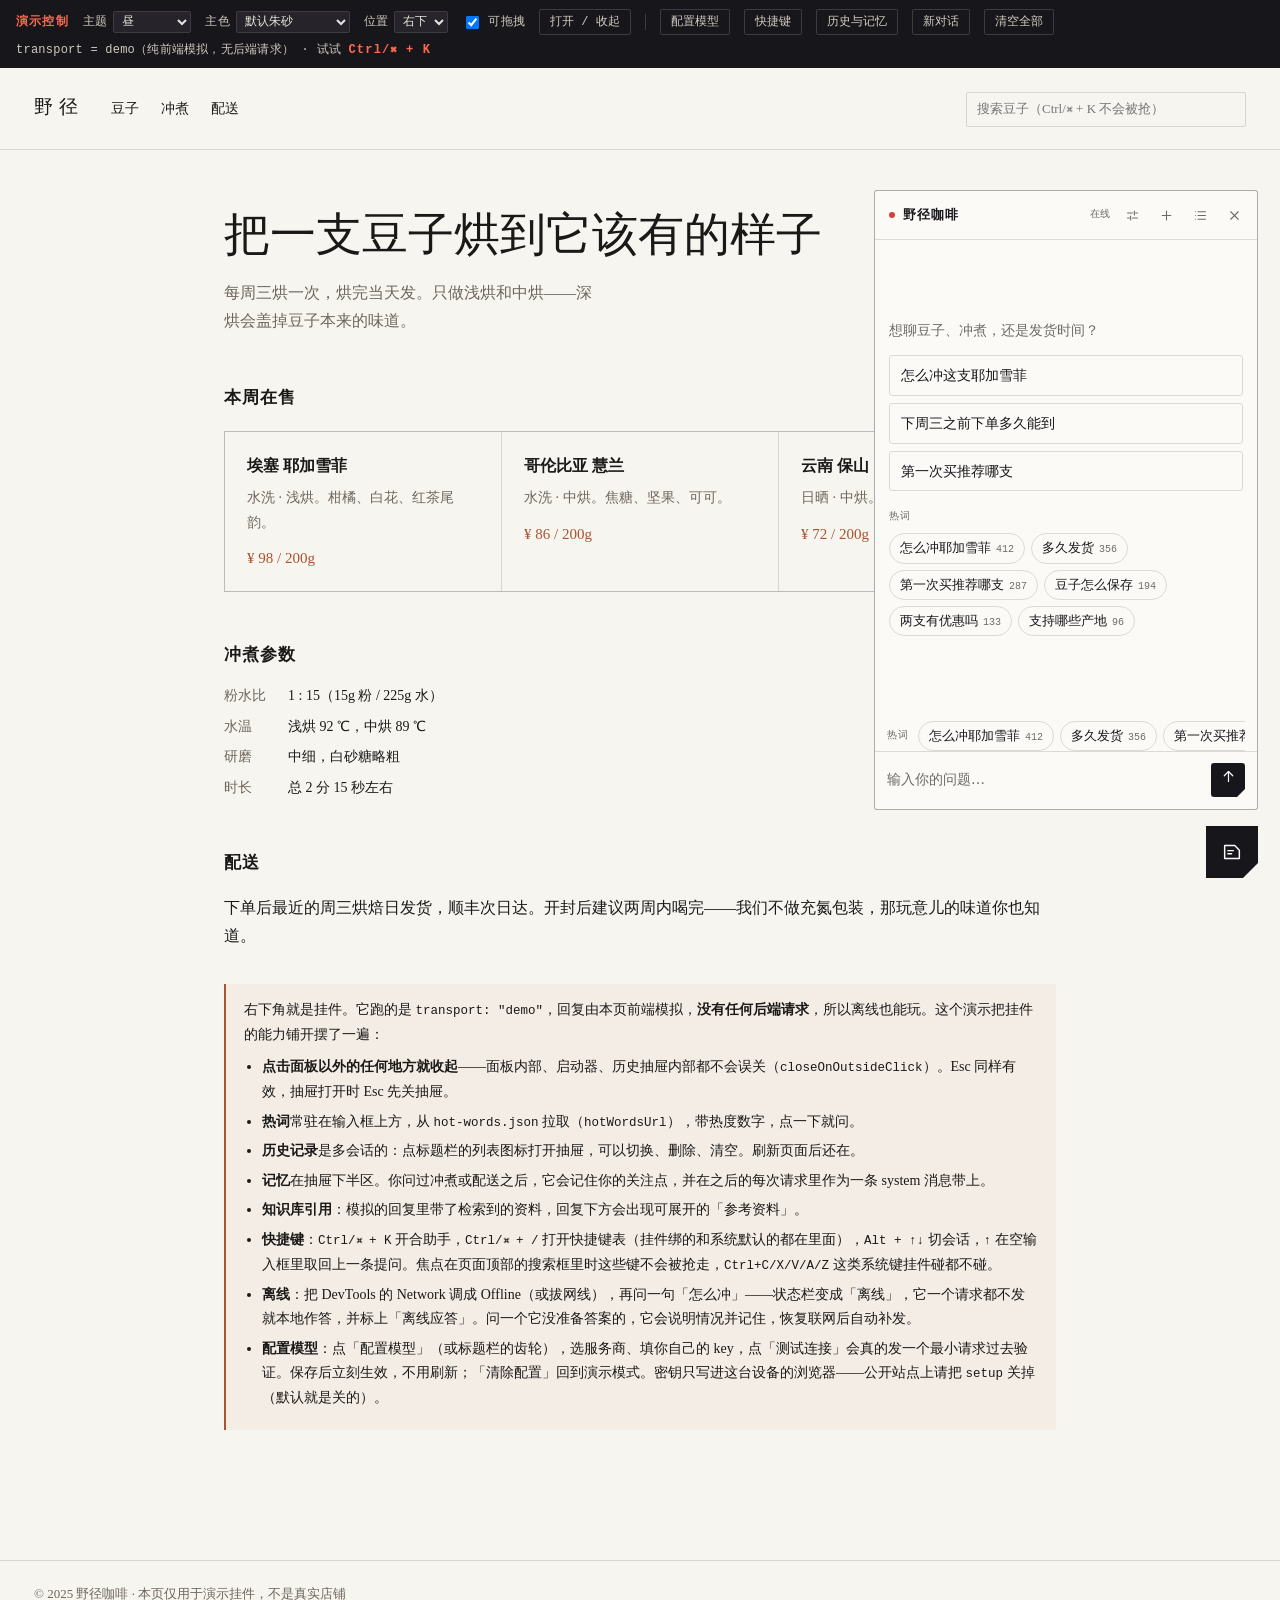
==== commit 61d4b4a6: "挂件里内置模型配置面板：选服务商、填 key、测连接 用户提出「可通过 AI 助手选择自动配置 api and key」。做成挂件内的一张配置面板：  - 四个字段：服务商（11 个预设 + 自定义）" ====
--- a/index.html
+++ b/index.html
@@ -100,6 +100,7 @@
   <label><input type="checkbox" id="draggable" checked> 可拖拽</label>
   <button id="toggle">打开 / 收起</button>
   <span class="sep"></span>
+  <button id="btnSetup">配置模型</button>
   <button id="btnKeys">快捷键</button>
   <button id="btnHistory">历史与记忆</button>
   <button id="btnNew">新对话</button>
@@ -162,6 +163,7 @@
       <li><strong>知识库引用</strong>：模拟的回复里带了检索到的资料，回复下方会出现可展开的「参考资料」。</li>
       <li><strong>快捷键</strong>：<code>Ctrl/⌘ + K</code> 开合助手，<code>Ctrl/⌘ + /</code> 打开快捷键表（挂件绑的和系统默认的都在里面），<code>Alt + ↑↓</code> 切会话，<code>↑</code> 在空输入框里取回上一条提问。焦点在页面顶部的搜索框里时这些键不会被抢走，<code>Ctrl+C/X/V/A/Z</code> 这类系统键挂件碰都不碰。</li>
       <li><strong>离线</strong>：把 DevTools 的 Network 调成 Offline（或拔网线），再问一句「怎么冲」——状态栏变成「离线」，它一个请求都不发就本地作答，并标上「离线应答」。问一个它没准备答案的，它会说明情况并记住，恢复联网后自动补发。</li>
+      <li><strong>配置模型</strong>：点「配置模型」（或标题栏的齿轮），选服务商、填你自己的 key，点「测试连接」会真的发一个最小请求过去验证。保存后立刻生效，不用刷新；「清除配置」回到演示模式。密钥只写进这台设备的浏览器——公开站点上请把 <code>setup</code> 关掉（默认就是关的）。</li>
     </ul>
   </div>
 </main>
@@ -283,6 +285,9 @@
     },
     storage: 'local',                  // 会话与记忆跨刷新保留
     storageKey: 'waa-demo',
+    // 演示页把配置面板打开，你可以当场选服务商、填自己的 key 试真模型。
+    // 公开站点上必须关掉它（默认就是关的），否则访客能往里填、也能看到配置入口。
+    setup: true,
     model: 'demo'
   };
 
@@ -322,6 +327,10 @@
   document.getElementById('toggle').addEventListener('click', function () {
     widget.openState ? widget.close() : widget.open();
   });
+  document.getElementById('btnSetup').addEventListener('click', function () {
+    if (!widget.openState) widget.open();
+    widget._openDrawer('setup');
+  });
   document.getElementById('btnKeys').addEventListener('click', function () {
     if (!widget.openState) widget.open();
     widget._openDrawer('shortcuts');
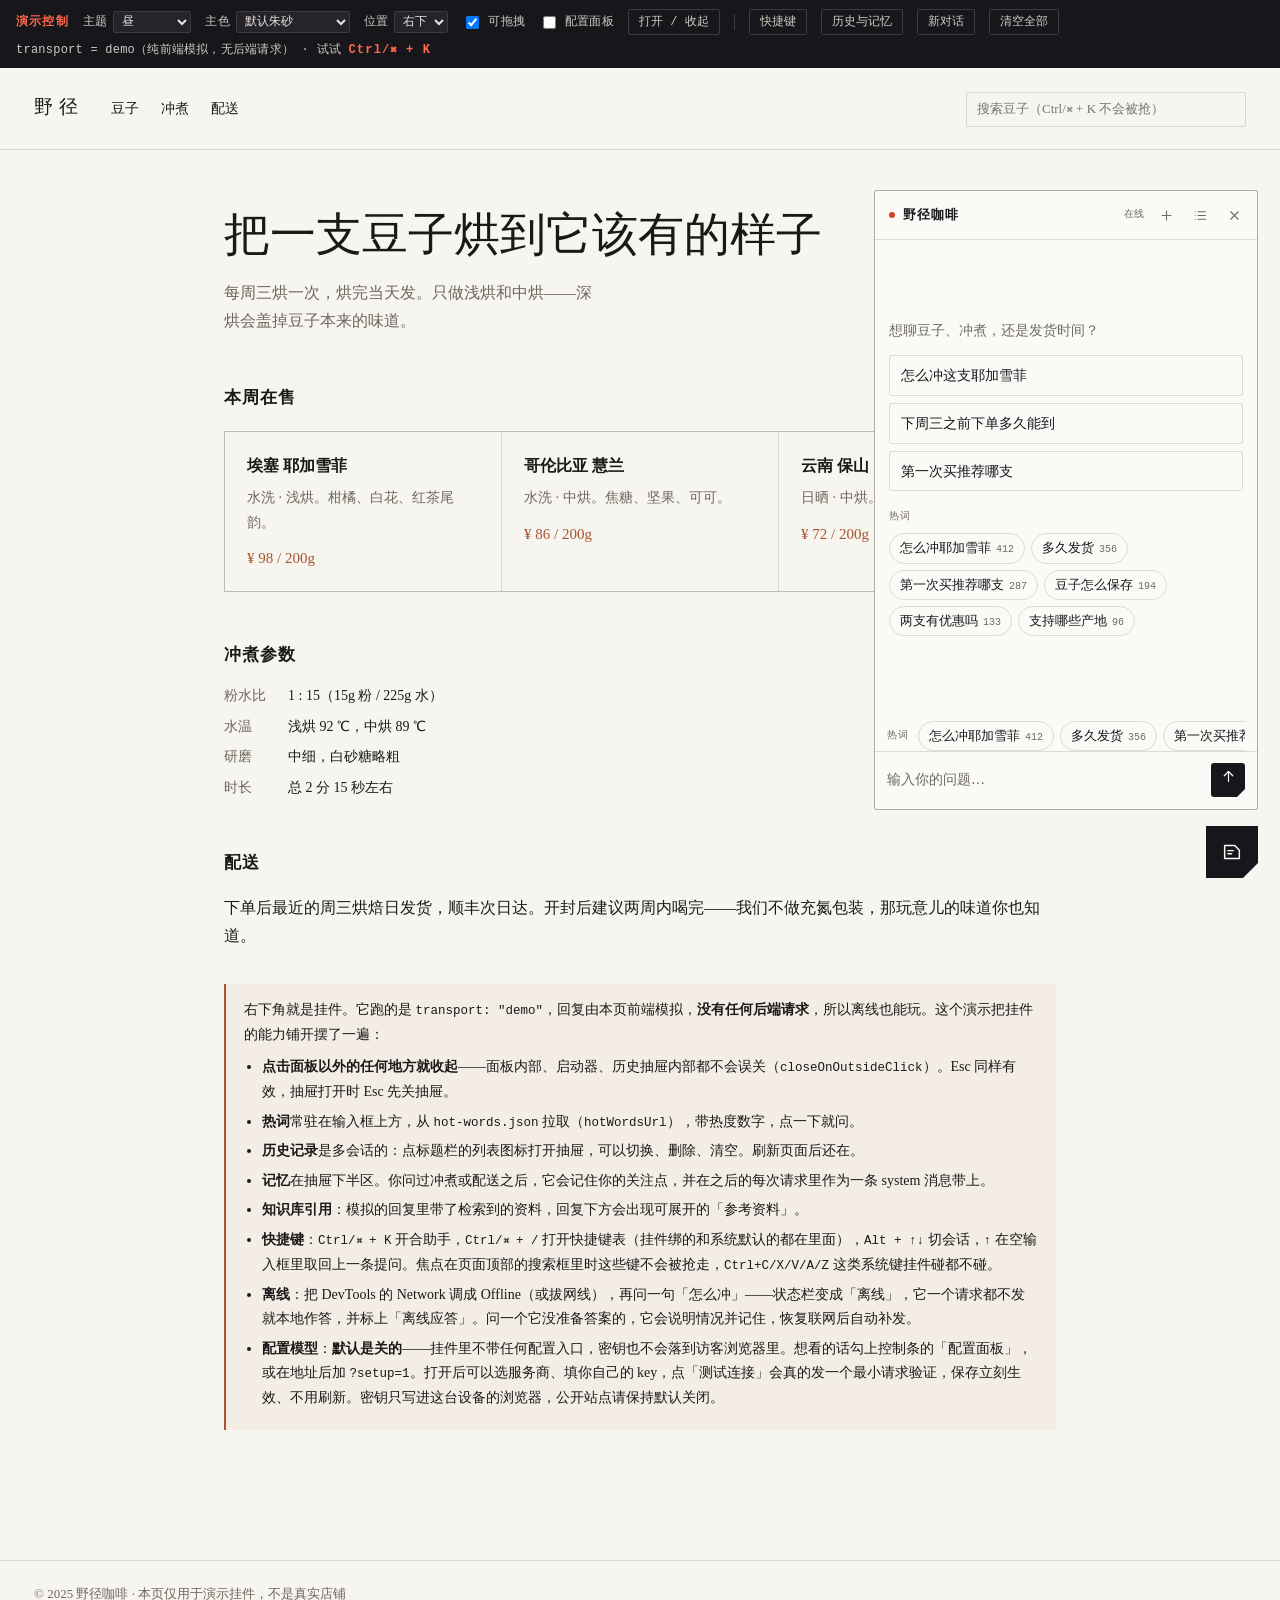
==== commit 19fbb024: "配置面板改为默认关（连演示页也是），并修掉 destroy 的实例泄漏 用户要求「默认关配置」。挂件本身的 DEFAULTS.setup 本来就是 false， 唯一开着的是演示页，现在也关掉：  -" ====
--- a/index.html
+++ b/index.html
@@ -98,9 +98,10 @@
     </select>
   </label>
   <label><input type="checkbox" id="draggable" checked> 可拖拽</label>
+  <label><input type="checkbox" id="setup"> 配置面板</label>
   <button id="toggle">打开 / 收起</button>
   <span class="sep"></span>
-  <button id="btnSetup">配置模型</button>
+  <button id="btnSetup" hidden>配置模型</button>
   <button id="btnKeys">快捷键</button>
   <button id="btnHistory">历史与记忆</button>
   <button id="btnNew">新对话</button>
@@ -108,7 +109,6 @@
   <span class="gap"></span>
   <span>transport = demo（纯前端模拟，无后端请求） · 试试 <b>Ctrl/⌘ + K</b></span>
 </div>
-
 <header class="site">
   <span class="logo">野径</span>
   <nav>
@@ -163,7 +163,7 @@
       <li><strong>知识库引用</strong>：模拟的回复里带了检索到的资料，回复下方会出现可展开的「参考资料」。</li>
       <li><strong>快捷键</strong>：<code>Ctrl/⌘ + K</code> 开合助手，<code>Ctrl/⌘ + /</code> 打开快捷键表（挂件绑的和系统默认的都在里面），<code>Alt + ↑↓</code> 切会话，<code>↑</code> 在空输入框里取回上一条提问。焦点在页面顶部的搜索框里时这些键不会被抢走，<code>Ctrl+C/X/V/A/Z</code> 这类系统键挂件碰都不碰。</li>
       <li><strong>离线</strong>：把 DevTools 的 Network 调成 Offline（或拔网线），再问一句「怎么冲」——状态栏变成「离线」，它一个请求都不发就本地作答，并标上「离线应答」。问一个它没准备答案的，它会说明情况并记住，恢复联网后自动补发。</li>
-      <li><strong>配置模型</strong>：点「配置模型」（或标题栏的齿轮），选服务商、填你自己的 key，点「测试连接」会真的发一个最小请求过去验证。保存后立刻生效，不用刷新；「清除配置」回到演示模式。密钥只写进这台设备的浏览器——公开站点上请把 <code>setup</code> 关掉（默认就是关的）。</li>
+      <li><strong>配置模型</strong>：<strong>默认是关的</strong>——挂件里不带任何配置入口，密钥也不会落到访客浏览器里。想看的话勾上控制条的「配置面板」，或在地址后加 <code>?setup=1</code>。打开后可以选服务商、填你自己的 key，点「测试连接」会真的发一个最小请求验证，保存立刻生效、不用刷新。密钥只写进这台设备的浏览器，公开站点请保持默认关闭。</li>
     </ul>
   </div>
 </main>
@@ -285,9 +285,9 @@
     },
     storage: 'local',                  // 会话与记忆跨刷新保留
     storageKey: 'waa-demo',
-    // 演示页把配置面板打开，你可以当场选服务商、填自己的 key 试真模型。
-    // 公开站点上必须关掉它（默认就是关的），否则访客能往里填、也能看到配置入口。
-    setup: true,
+    // 配置面板默认关（挂件的默认值也是 false）。想看的话勾上控制条的「配置面板」，
+    // 或在这个页面地址后面加 ?setup=1。公开站点上永远不要打开它。
+    setup: false,
     model: 'demo'
   };
 
@@ -295,17 +295,25 @@
     theme: document.getElementById('theme'),
     accent: document.getElementById('accent'),
     position: document.getElementById('position'),
-    draggable: document.getElementById('draggable')
+    draggable: document.getElementById('draggable'),
+    setup: document.getElementById('setup')
   };
+
+  // ?setup=1 也能打开，方便直接甩一条链接给别人看
+  var wantsSetup = new URLSearchParams(location.search).get('setup') === '1';
+  if (wantsSetup) ui.setup.checked = true;
 
   var widget = null;
   function rebuild(open) {
     if (widget) widget.destroy();
+    var setupOn = wantsSetup || ui.setup.checked;
+    document.getElementById('btnSetup').hidden = !setupOn;
     widget = WebAIAssistant.mount(Object.assign({}, BASE, {
       theme: ui.theme.value,
       accent: ui.accent.value,
       position: ui.position.value,
       draggable: ui.draggable.checked,
+      setup: setupOn,
       // 把访客的关注点记下来，作为「记忆」在后续每次请求里带上
       onAfterSend: function (p) {
         var q = (p.messages.filter(function (m) { return m.role === 'user'; }).slice(-1)[0] || {}).content || '';
@@ -321,7 +329,7 @@
 
   rebuild(true);
 
-  ['theme', 'accent', 'position', 'draggable'].forEach(function (k) {
+  ['theme', 'accent', 'position', 'draggable', 'setup'].forEach(function (k) {
     ui[k].addEventListener('change', function () { rebuild(true); });
   });
   document.getElementById('toggle').addEventListener('click', function () {
